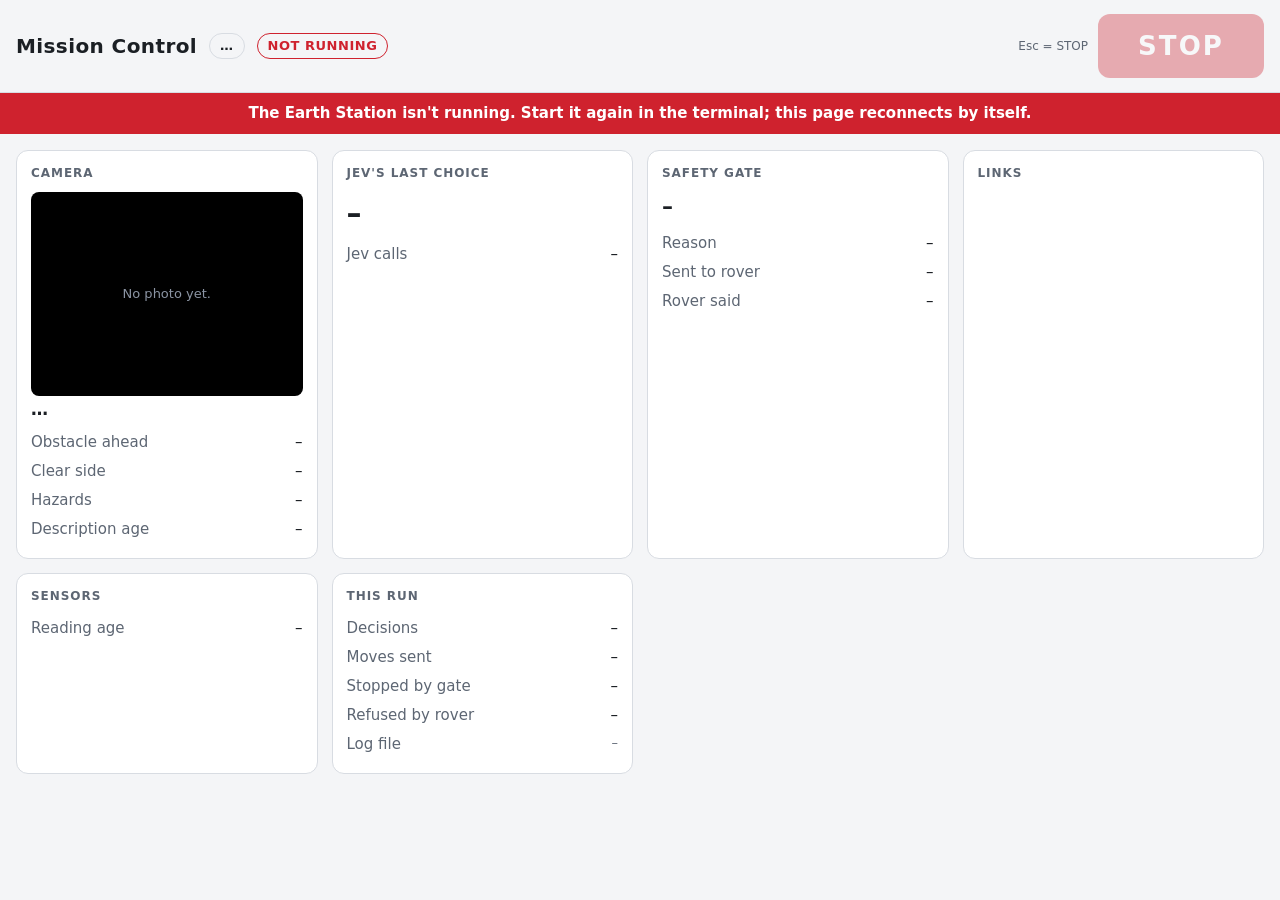
==== earth_station/mission_control.html @ c4aa00c2 "feat(station): mission control page with STOP and Resume (milestone 6) Each run opens http://127.0.0" ====
<!doctype html>
<html lang="en">
<head>
<meta charset="utf-8">
<meta name="viewport" content="width=device-width, initial-scale=1">
<title>Mission Control</title>
<style>
  :root {
    --bg: #0f1216; --panel: #181c22; --line: #2a3039; --text: #e6e9ee; --dim: #8b94a3;
    --ok: #3fb950; --warn: #d29922; --bad: #f85149; --accent: #58a6ff;
  }
  @media (prefers-color-scheme: light) {
    :root {
      --bg: #f4f5f7; --panel: #ffffff; --line: #d8dce2; --text: #1b1f24; --dim: #5d6673;
      --ok: #1a7f37; --warn: #9a6700; --bad: #cf222e; --accent: #0969da;
    }
  }
  * { box-sizing: border-box; }
  body {
    margin: 0; background: var(--bg); color: var(--text);
    font: 15px/1.4 system-ui, -apple-system, "Segoe UI", sans-serif;
  }
  header {
    display: flex; flex-wrap: wrap; align-items: center; gap: 12px;
    padding: 14px 16px; border-bottom: 1px solid var(--line);
  }
  h1 { font-size: 20px; margin: 0; letter-spacing: .02em; }
  .badge {
    padding: 3px 10px; border-radius: 999px; border: 1px solid var(--line);
    font-size: 13px; font-weight: 600; text-transform: uppercase; letter-spacing: .04em;
  }
  .badge.ok { color: var(--ok); border-color: var(--ok); }
  .badge.warn { color: var(--warn); border-color: var(--warn); }
  .badge.bad { color: var(--bad); border-color: var(--bad); }
  .spacer { flex: 1; }
  .controls { display: flex; gap: 10px; align-items: center; }
  button {
    font: inherit; font-weight: 800; letter-spacing: .08em; cursor: pointer;
    border: 0; border-radius: 12px; color: #fff;
  }
  #stop { background: var(--bad); font-size: 26px; padding: 14px 40px; }
  #stop:active { transform: scale(.97); }
  #resume { background: var(--ok); font-size: 18px; padding: 12px 24px; }
  button:disabled { opacity: .35; cursor: not-allowed; }
  .hint { color: var(--dim); font-size: 12px; }
  #banner {
    display: none; padding: 10px 16px; font-weight: 600; text-align: center;
    background: var(--warn); color: #000;
  }
  #banner.bad { background: var(--bad); color: #fff; }
  main {
    display: grid; gap: 14px; padding: 16px;
    grid-template-columns: repeat(auto-fit, minmax(300px, 1fr));
  }
  section {
    background: var(--panel); border: 1px solid var(--line); border-radius: 12px; padding: 14px;
    min-width: 0;
  }
  h2 {
    font-size: 12px; margin: 0 0 10px; color: var(--dim);
    text-transform: uppercase; letter-spacing: .08em;
  }
  .photo {
    aspect-ratio: 4 / 3; background: #000; border-radius: 8px; overflow: hidden;
    display: grid; place-items: center; color: #8b94a3; text-align: center; padding: 0;
  }
  .photo img { width: 100%; height: 100%; object-fit: contain; display: none; }
  .photo p { margin: 0; padding: 16px; font-size: 13px; }
  .big { font-size: 30px; font-weight: 800; margin: 2px 0 6px; }
  .row { display: flex; justify-content: space-between; gap: 10px; padding: 4px 0; }
  .row span:first-child { color: var(--dim); }
  .row span:last-child { text-align: right; overflow-wrap: anywhere; }
  .bar { display: grid; grid-template-columns: 90px 1fr 44px; gap: 8px; align-items: center;
         font-size: 13px; padding: 2px 0; }
  .bar .track { height: 8px; background: var(--line); border-radius: 4px; overflow: hidden; }
  .bar .fill { height: 100%; background: var(--accent); }
  .bar.top .fill { background: var(--ok); }
  .dot { display: inline-block; width: 10px; height: 10px; border-radius: 50%;
         margin-right: 8px; background: var(--dim); vertical-align: middle; }
  .dot.ok { background: var(--ok); } .dot.error { background: var(--bad); }
  .dot.wait { background: var(--warn); } .dot.off { background: var(--line); }
  .link { padding: 5px 0; }
  .link small { display: block; color: var(--dim); margin-left: 18px; overflow-wrap: anywhere; }
  .sensors { display: grid; grid-template-columns: repeat(auto-fill, minmax(120px, 1fr)); gap: 8px; }
  .sensor { border: 1px solid var(--line); border-radius: 8px; padding: 8px; }
  .sensor b { display: block; font-size: 20px; }
  .sensor span { color: var(--dim); font-size: 12px; }
  .ok-text { color: var(--ok); } .warn-text { color: var(--warn); } .bad-text { color: var(--bad); }
  .muted { color: var(--dim); font-size: 13px; }
</style>
</head>
<body>
<header>
  <h1>Mission Control</h1>
  <span id="mode" class="badge">…</span>
  <span id="run" class="badge">connecting</span>
  <span class="spacer"></span>
  <div class="controls">
    <span class="hint">Esc = STOP</span>
    <button id="resume" hidden>RESUME</button>
    <button id="stop">STOP</button>
  </div>
</header>
<div id="banner"></div>

<main>
  <section>
    <h2>Camera</h2>
    <div class="photo">
      <img id="photo" alt="Latest camera photo">
      <p id="nophoto">No photo yet.</p>
    </div>
    <p id="summary" class="big" style="font-size:17px;font-weight:600">…</p>
    <div class="row"><span>Obstacle ahead</span><span id="obstacle">–</span></div>
    <div class="row"><span>Clear side</span><span id="clear">–</span></div>
    <div class="row"><span>Hazards</span><span id="hazards">–</span></div>
    <div class="row"><span>Description age</span><span id="sceneage">–</span></div>
  </section>

  <section>
    <h2>Jev's last choice</h2>
    <div id="action" class="big">–</div>
    <div id="probs"></div>
    <div class="row"><span>Jev calls</span><span id="calls">–</span></div>
  </section>

  <section>
    <h2>Safety gate</h2>
    <div id="gate" class="big" style="font-size:22px">–</div>
    <div class="row"><span>Reason</span><span id="reason">–</span></div>
    <div class="row"><span>Sent to rover</span><span id="sent">–</span></div>
    <div class="row"><span>Rover said</span><span id="reply">–</span></div>
  </section>

  <section>
    <h2>Links</h2>
    <div id="links"></div>
  </section>

  <section>
    <h2>Sensors</h2>
    <div id="sensors" class="sensors"></div>
    <div class="row"><span>Reading age</span><span id="telage">–</span></div>
  </section>

  <section>
    <h2>This run</h2>
    <div class="row"><span>Decisions</span><span id="decisions">–</span></div>
    <div class="row"><span>Moves sent</span><span id="nsent">–</span></div>
    <div class="row"><span>Stopped by gate</span><span id="ngate">–</span></div>
    <div class="row"><span>Refused by rover</span><span id="nrefused">–</span></div>
    <div class="row"><span>Log file</span><span id="log" class="muted">–</span></div>
  </section>
</main>

<script>
"use strict";
const $ = (id) => document.getElementById(id);
const ACTIONS = ["forward", "turn_left", "turn_right", "reverse", "stop"];
const SENSORS = [
  ["distance_cm", "distance", "cm"], ["pitch", "pitch", "°"], ["roll", "roll", "°"],
  ["temperature", "temperature", "°C"], ["humidity", "humidity", "%"],
  ["pressure", "pressure", "hPa"], ["vibration", "vibration", "g"],
  ["last_event", "last event", ""],
];
let shownPhoto = -1;
let failures = 0;

function set(id, text, cls) {
  const el = $(id);
  el.textContent = text;
  if (cls !== undefined) el.className = cls;
}
const age = (ms) => (ms == null ? "–" : ms < 1000 ? `${ms} ms` : `${(ms / 1000).toFixed(1)} s`);
const words = (a) => (a ? a.replace("_", " ") : "–");

async function post(path) {
  try {
    const r = await fetch(path, { method: "POST", headers: { "X-Mission-Control": "1" } });
    if (!r.ok) throw new Error((await r.json()).error);
  } catch (e) {
    banner(`Could not reach the Earth Station: ${e.message}. Press Ctrl+C in its terminal.`, true);
  }
  refresh();
}

function banner(text, bad) {
  const b = $("banner");
  b.textContent = text;
  b.className = bad ? "bad" : "";
  b.style.display = text ? "block" : "none";
}

function render(s) {
  const mode = s.mode || "unknown";
  set("mode", `rover: ${mode}`, `badge ${mode === "jev" ? "ok" : "warn"}`);
  let run = ["driving", "ok"];
  if (s.paused) run = ["paused", "bad"];
  else if (s.jev.budget_spent) run = ["Jev limit reached", "bad"];
  else if (s.suggest_only) run = ["suggest only", "warn"];
  else if (mode !== "jev") run = ["waiting for Jev Auto", "warn"];
  set("run", run[0], `badge ${run[1]}`);

  $("stop").disabled = false;
  $("resume").hidden = !s.paused;
  if (s.paused) banner("STOPPED. Jev is paused and the rover was told to stop. Press RESUME to continue.");
  else if (mode !== "jev") banner("The rover isn't in Jev Auto. Press Jev Auto on its control page to let Jev drive.");
  else banner("");

  // camera
  if (s.photo_id !== shownPhoto && s.photo_id > 0) {
    shownPhoto = s.photo_id;
    $("photo").src = `/photo?n=${s.photo_id}`;
  }
  const sc = s.scene || {};
  set("summary", sc.summary || "No description yet.");
  set("obstacle", sc.obstacle_ahead == null ? "–" : sc.obstacle_ahead ? "yes" : "no",
      sc.obstacle_ahead ? "warn-text" : "");
  set("clear", sc.clear_side || "–");
  set("hazards", sc.hazards && sc.hazards.length ? sc.hazards.join(", ") : "none");
  set("sceneage", age(s.scene_age_ms));

  // Jev
  const last = s.last;
  set("action", last && last.action ? words(last.action) : last ? "no answer" : "–");
  const probs = $("probs");
  probs.replaceChildren();
  if (last && last.probabilities) {
    for (const a of ACTIONS) {
      const p = last.probabilities[a] || 0;
      const row = document.createElement("div");
      row.className = a === last.action ? "bar top" : "bar";
      const name = document.createElement("span");
      name.textContent = words(a);
      const track = document.createElement("div");
      track.className = "track";
      const fill = document.createElement("div");
      fill.className = "fill";
      fill.style.width = `${Math.round(p * 100)}%`;
      track.append(fill);
      const pct = document.createElement("span");
      pct.textContent = `${Math.round(p * 100)}%`;
      row.append(name, track, pct);
      probs.append(row);
    }
  }
  set("calls", s.jev.mode === "live" ? `${s.jev.calls} of ${s.jev.max_calls}` : "pretend Jev (free)");

  // gate
  if (!last) set("gate", "–", "big");
  else if (last.approved) set("gate", "approved", "big ok-text");
  else set("gate", last.sent === "stop" || !last.sent ? "stopped" : "held", "big warn-text");
  $("gate").style.fontSize = "22px";
  set("reason", last ? last.reason : "–");
  set("sent", last ? (last.sent ? words(last.sent) : s.suggest_only ? "nothing (suggest only)" : "nothing") : "–");
  const reply = last && last.reply;
  set("reply", !reply ? "–" : reply.ok ? "ok" : `refused: ${reply.refused || "unknown"}`,
      reply && !reply.ok ? "bad-text" : "");

  // links
  const links = $("links");
  links.replaceChildren();
  for (const [name, l] of Object.entries(s.links)) {
    const row = document.createElement("div");
    row.className = "link";
    const dot = document.createElement("span");
    dot.className = `dot ${l.state}`;
    const label = document.createElement("b");
    label.textContent = name;
    const state = document.createElement("span");
    state.className = "muted";
    state.textContent = ` ${{ ok: "OK", error: "problem", wait: "waiting", off: "off" }[l.state] || l.state}`;
    const detail = document.createElement("small");
    detail.textContent = l.detail;
    row.append(dot, label, state, detail);
    links.append(row);
  }

  // sensors
  const box = $("sensors");
  box.replaceChildren();
  const t = s.telemetry || {};
  for (const [key, label, unit] of SENSORS) {
    if (!(key in t)) continue;
    const cell = document.createElement("div");
    cell.className = "sensor";
    const v = document.createElement("b");
    v.textContent = `${t[key]}${unit && typeof t[key] === "number" ? " " + unit : ""}`;
    if (key === "last_event") v.style.fontSize = "14px";
    const l = document.createElement("span");
    l.textContent = label;
    cell.append(v, l);
    box.append(cell);
  }
  set("telage", age(s.telemetry_age_ms));

  // run
  set("decisions", s.stats.decisions);
  set("nsent", s.stats.sent);
  set("ngate", s.stats.stopped_by_gate);
  set("nrefused", s.stats.refused);
  set("log", s.log, "muted");
}

async function refresh() {
  try {
    const r = await fetch("/state", { cache: "no-store" });
    if (!r.ok) throw new Error(`HTTP ${r.status}`);
    failures = 0;
    render(await r.json());
  } catch (e) {
    if (++failures < 3) return; // one slow answer is not a problem
    set("run", "not running", "badge bad");
    $("stop").disabled = true;
    $("resume").hidden = true;
    banner("The Earth Station isn't running. Start it again in the terminal; this page reconnects by itself.", true);
  }
}

$("photo").addEventListener("load", () => {
  $("photo").style.display = "block";
  $("nophoto").style.display = "none";
});
$("photo").addEventListener("error", () => {
  $("photo").style.display = "none";
  $("nophoto").style.display = "block";
  $("nophoto").textContent =
    "This photo can't be shown here. The simulator sends a pretend photo with no picture in it.";
});
$("stop").addEventListener("click", () => post("/stop"));
$("resume").addEventListener("click", () => post("/resume"));
document.addEventListener("keydown", (e) => {
  if (e.key === "Escape") post("/stop");
});

refresh();
setInterval(refresh, 500);
</script>
</body>
</html>
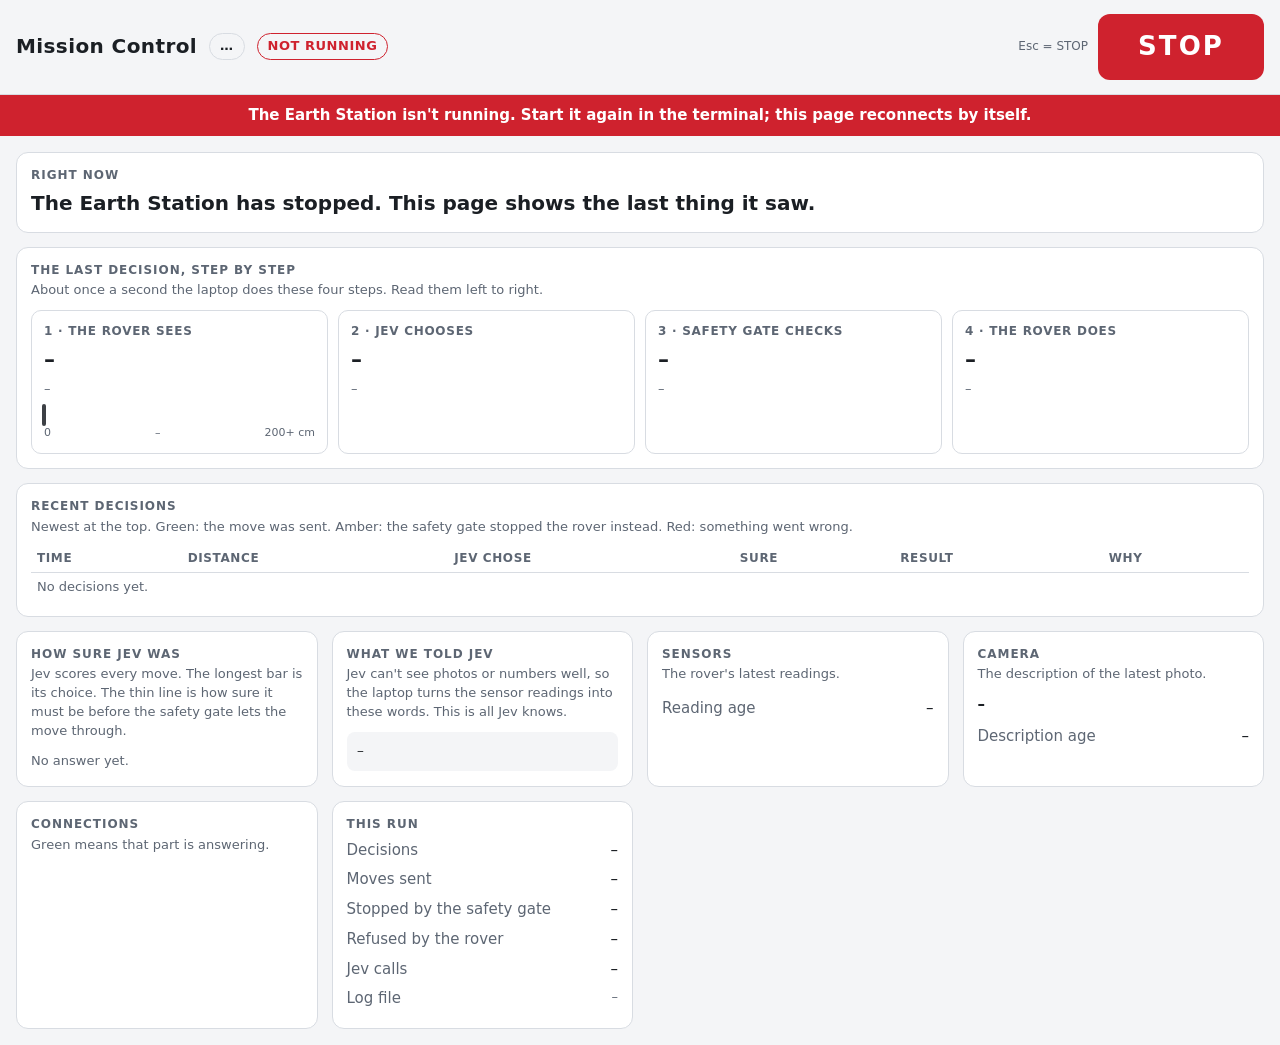
==== commit 0676fac9: "feat(station): mission control explains each decision in plain words Four-step story (rover sees -> " ====
--- a/earth_station/mission_control.html
+++ b/earth_station/mission_control.html
@@ -18,7 +18,7 @@
   * { box-sizing: border-box; }
   body {
     margin: 0; background: var(--bg); color: var(--text);
-    font: 15px/1.4 system-ui, -apple-system, "Segoe UI", sans-serif;
+    font: 15px/1.45 system-ui, -apple-system, "Segoe UI", sans-serif;
   }
   header {
     display: flex; flex-wrap: wrap; align-items: center; gap: 12px;
@@ -48,33 +48,65 @@
     background: var(--warn); color: #000;
   }
   #banner.bad { background: var(--bad); color: #fff; }
-  main {
-    display: grid; gap: 14px; padding: 16px;
-    grid-template-columns: repeat(auto-fit, minmax(300px, 1fr));
-  }
+  .wrap { padding: 16px; display: grid; gap: 14px; }
   section {
     background: var(--panel); border: 1px solid var(--line); border-radius: 12px; padding: 14px;
     min-width: 0;
   }
   h2 {
-    font-size: 12px; margin: 0 0 10px; color: var(--dim);
+    font-size: 12px; margin: 0 0 2px; color: var(--dim);
     text-transform: uppercase; letter-spacing: .08em;
   }
-  .photo {
-    aspect-ratio: 4 / 3; background: #000; border-radius: 8px; overflow: hidden;
-    display: grid; place-items: center; color: #8b94a3; text-align: center; padding: 0;
-  }
-  .photo img { width: 100%; height: 100%; object-fit: contain; display: none; }
-  .photo p { margin: 0; padding: 16px; font-size: 13px; }
-  .big { font-size: 30px; font-weight: 800; margin: 2px 0 6px; }
+  .explain { color: var(--dim); font-size: 13px; margin: 0 0 10px; }
+  #story { font-size: 20px; font-weight: 600; margin: 4px 0 0; }
+
+  /* the four steps of one decision */
+  .flow { display: grid; grid-template-columns: repeat(4, 1fr); gap: 10px; }
+  @media (max-width: 860px) { .flow { grid-template-columns: 1fr 1fr; } }
+  @media (max-width: 480px) { .flow { grid-template-columns: 1fr; } }
+  .step { border: 1px solid var(--line); border-radius: 10px; padding: 12px; position: relative; }
+  .step .n { color: var(--dim); font-size: 12px; font-weight: 700; letter-spacing: .06em;
+             text-transform: uppercase; }
+  .step .what { font-size: 22px; font-weight: 800; margin: 4px 0; overflow-wrap: anywhere; }
+  .step .why { font-size: 13px; color: var(--dim); }
+  .step.ok { border-color: var(--ok); } .step.warn { border-color: var(--warn); }
+  .step.bad { border-color: var(--bad); }
+  .ok-text { color: var(--ok); } .warn-text { color: var(--warn); } .bad-text { color: var(--bad); }
+
+  /* distance gauge: red = danger, amber = close, green = clear */
+  .gauge { position: relative; height: 12px; border-radius: 6px; margin: 10px 0 4px;
+           background: linear-gradient(to right, var(--bad) 0 var(--d1),
+             var(--warn) var(--d1) var(--d2), var(--ok) var(--d2) 100%); opacity: .85; }
+  .gauge .mark { position: absolute; top: -5px; width: 4px; height: 22px; margin-left: -2px;
+                 background: var(--text); border-radius: 2px; transition: left .3s; }
+  .scale { display: flex; justify-content: space-between; font-size: 11px; color: var(--dim); }
+
+  .grid { display: grid; gap: 14px; grid-template-columns: repeat(auto-fit, minmax(300px, 1fr)); }
   .row { display: flex; justify-content: space-between; gap: 10px; padding: 4px 0; }
   .row span:first-child { color: var(--dim); }
   .row span:last-child { text-align: right; overflow-wrap: anywhere; }
-  .bar { display: grid; grid-template-columns: 90px 1fr 44px; gap: 8px; align-items: center;
-         font-size: 13px; padding: 2px 0; }
-  .bar .track { height: 8px; background: var(--line); border-radius: 4px; overflow: hidden; }
+  .bar { display: grid; grid-template-columns: 100px 1fr 44px; gap: 8px; align-items: center;
+         font-size: 14px; padding: 3px 0; }
+  .bar .track { height: 10px; background: var(--line); border-radius: 5px; overflow: hidden;
+                position: relative; }
   .bar .fill { height: 100%; background: var(--accent); }
-  .bar.top .fill { background: var(--ok); }
+  .bar.top { font-weight: 700; } .bar.top .fill { background: var(--ok); }
+  .bar .need { position: absolute; top: 0; bottom: 0; width: 2px; background: var(--text);
+               opacity: .6; }
+  pre { margin: 0; white-space: pre-wrap; font: 13px/1.5 ui-monospace, Consolas, monospace;
+        background: var(--bg); border-radius: 8px; padding: 10px; }
+
+  /* history */
+  table { width: 100%; border-collapse: collapse; font-size: 14px; }
+  th { text-align: left; color: var(--dim); font-weight: 600; font-size: 12px;
+       text-transform: uppercase; letter-spacing: .05em; padding: 4px 6px; }
+  td { padding: 5px 6px; border-top: 1px solid var(--line); vertical-align: top; }
+  td.move { font-weight: 700; white-space: nowrap; }
+  .chip { display: inline-block; padding: 1px 8px; border-radius: 999px; font-size: 12px;
+          font-weight: 700; border: 1px solid; white-space: nowrap; }
+  .chip.ok { color: var(--ok); } .chip.warn { color: var(--warn); } .chip.bad { color: var(--bad); }
+  .hist-wrap { overflow-x: auto; }
+
   .dot { display: inline-block; width: 10px; height: 10px; border-radius: 50%;
          margin-right: 8px; background: var(--dim); vertical-align: middle; }
   .dot.ok { background: var(--ok); } .dot.error { background: var(--bad); }
@@ -83,9 +115,11 @@
   .link small { display: block; color: var(--dim); margin-left: 18px; overflow-wrap: anywhere; }
   .sensors { display: grid; grid-template-columns: repeat(auto-fill, minmax(120px, 1fr)); gap: 8px; }
   .sensor { border: 1px solid var(--line); border-radius: 8px; padding: 8px; }
-  .sensor b { display: block; font-size: 20px; }
+  .sensor b { display: block; font-size: 18px; }
   .sensor span { color: var(--dim); font-size: 12px; }
-  .ok-text { color: var(--ok); } .warn-text { color: var(--warn); } .bad-text { color: var(--bad); }
+  .photo { aspect-ratio: 4 / 3; background: #000; border-radius: 8px; overflow: hidden;
+           display: none; }
+  .photo img { width: 100%; height: 100%; object-fit: contain; }
   .muted { color: var(--dim); font-size: 13px; }
 </style>
 </head>
@@ -103,68 +137,119 @@
 </header>
 <div id="banner"></div>
 
-<main>
+<div class="wrap">
   <section>
-    <h2>Camera</h2>
-    <div class="photo">
-      <img id="photo" alt="Latest camera photo">
-      <p id="nophoto">No photo yet.</p>
+    <h2>Right now</h2>
+    <p id="story">Connecting to the Earth Station…</p>
+  </section>
+
+  <section>
+    <h2>The last decision, step by step</h2>
+    <p class="explain">About once a second the laptop does these four steps. Read them left to right.</p>
+    <div class="flow">
+      <div class="step" id="s1">
+        <div class="n">1 · The rover sees</div>
+        <div class="what" id="s1what">–</div>
+        <div class="why" id="s1why">–</div>
+        <div class="gauge" id="gauge"><div class="mark" id="mark"></div></div>
+        <div class="scale"><span>0</span><span id="gmid">–</span><span id="gmax">200+ cm</span></div>
+      </div>
+      <div class="step" id="s2">
+        <div class="n">2 · Jev chooses</div>
+        <div class="what" id="s2what">–</div>
+        <div class="why" id="s2why">–</div>
+      </div>
+      <div class="step" id="s3">
+        <div class="n">3 · Safety gate checks</div>
+        <div class="what" id="s3what">–</div>
+        <div class="why" id="s3why">–</div>
+      </div>
+      <div class="step" id="s4">
+        <div class="n">4 · The rover does</div>
+        <div class="what" id="s4what">–</div>
+        <div class="why" id="s4why">–</div>
+      </div>
     </div>
-    <p id="summary" class="big" style="font-size:17px;font-weight:600">…</p>
-    <div class="row"><span>Obstacle ahead</span><span id="obstacle">–</span></div>
-    <div class="row"><span>Clear side</span><span id="clear">–</span></div>
-    <div class="row"><span>Hazards</span><span id="hazards">–</span></div>
-    <div class="row"><span>Description age</span><span id="sceneage">–</span></div>
   </section>
 
   <section>
-    <h2>Jev's last choice</h2>
-    <div id="action" class="big">–</div>
-    <div id="probs"></div>
-    <div class="row"><span>Jev calls</span><span id="calls">–</span></div>
+    <h2>Recent decisions</h2>
+    <p class="explain">Newest at the top. Green: the move was sent. Amber: the safety gate
+      stopped the rover instead. Red: something went wrong.</p>
+    <div class="hist-wrap">
+      <table>
+        <thead><tr><th>Time</th><th>Distance</th><th>Jev chose</th><th>Sure</th>
+          <th>Result</th><th>Why</th></tr></thead>
+        <tbody id="history"><tr><td colspan="6" class="muted">No decisions yet.</td></tr></tbody>
+      </table>
+    </div>
   </section>
 
-  <section>
-    <h2>Safety gate</h2>
-    <div id="gate" class="big" style="font-size:22px">–</div>
-    <div class="row"><span>Reason</span><span id="reason">–</span></div>
-    <div class="row"><span>Sent to rover</span><span id="sent">–</span></div>
-    <div class="row"><span>Rover said</span><span id="reply">–</span></div>
-  </section>
-
-  <section>
-    <h2>Links</h2>
-    <div id="links"></div>
-  </section>
-
-  <section>
-    <h2>Sensors</h2>
-    <div id="sensors" class="sensors"></div>
-    <div class="row"><span>Reading age</span><span id="telage">–</span></div>
-  </section>
-
-  <section>
-    <h2>This run</h2>
-    <div class="row"><span>Decisions</span><span id="decisions">–</span></div>
-    <div class="row"><span>Moves sent</span><span id="nsent">–</span></div>
-    <div class="row"><span>Stopped by gate</span><span id="ngate">–</span></div>
-    <div class="row"><span>Refused by rover</span><span id="nrefused">–</span></div>
-    <div class="row"><span>Log file</span><span id="log" class="muted">–</span></div>
-  </section>
-</main>
+  <div class="grid">
+    <section>
+      <h2>How sure Jev was</h2>
+      <p class="explain">Jev scores every move. The longest bar is its choice. The thin line
+        is how sure it must be before the safety gate lets the move through.</p>
+      <div id="probs"><span class="muted">No answer yet.</span></div>
+    </section>
+
+    <section>
+      <h2>What we told Jev</h2>
+      <p class="explain">Jev can't see photos or numbers well, so the laptop turns the sensor
+        readings into these words. This is all Jev knows.</p>
+      <pre id="told">–</pre>
+    </section>
+
+    <section>
+      <h2>Sensors</h2>
+      <p class="explain">The rover's latest readings.</p>
+      <div id="sensors" class="sensors"></div>
+      <div class="row"><span>Reading age</span><span id="telage">–</span></div>
+    </section>
+
+    <section>
+      <h2>Camera</h2>
+      <p class="explain" id="camnote">The description of the latest photo.</p>
+      <div class="photo" id="photobox"><img id="photo" alt="Latest camera photo"></div>
+      <p id="summary" style="font-weight:600;margin:6px 0">–</p>
+      <div class="row"><span>Description age</span><span id="sceneage">–</span></div>
+    </section>
+
+    <section>
+      <h2>Connections</h2>
+      <p class="explain">Green means that part is answering.</p>
+      <div id="links"></div>
+    </section>
+
+    <section>
+      <h2>This run</h2>
+      <div class="row"><span>Decisions</span><span id="decisions">–</span></div>
+      <div class="row"><span>Moves sent</span><span id="nsent">–</span></div>
+      <div class="row"><span>Stopped by the safety gate</span><span id="ngate">–</span></div>
+      <div class="row"><span>Refused by the rover</span><span id="nrefused">–</span></div>
+      <div class="row"><span>Jev calls</span><span id="calls">–</span></div>
+      <div class="row"><span>Log file</span><span id="log" class="muted">–</span></div>
+    </section>
+  </div>
+</div>
 
 <script>
 "use strict";
 const $ = (id) => document.getElementById(id);
 const ACTIONS = ["forward", "turn_left", "turn_right", "reverse", "stop"];
+const ICON = { forward: "↑", turn_left: "↰", turn_right: "↱", reverse: "↓", stop: "■" };
+const DOING = { forward: "Driving forward", turn_left: "Turning left", turn_right: "Turning right",
+                reverse: "Backing up", stop: "Standing still" };
 const SENSORS = [
-  ["distance_cm", "distance", "cm"], ["pitch", "pitch", "°"], ["roll", "roll", "°"],
-  ["temperature", "temperature", "°C"], ["humidity", "humidity", "%"],
-  ["pressure", "pressure", "hPa"], ["vibration", "vibration", "g"],
-  ["last_event", "last event", ""],
+  ["distance_cm", "distance ahead", "cm"], ["pitch", "tilt front/back", "°"],
+  ["roll", "tilt side", "°"], ["temperature", "temperature", "°C"],
+  ["humidity", "humidity", "%"], ["pressure", "air pressure", "hPa"],
+  ["vibration", "vibration", "g"], ["last_event", "last event", ""],
 ];
+const GAUGE_MAX = 200;
 let shownPhoto = -1;
 let failures = 0;
+let limits = { min_confidence: 0.6, safe_distance_cm: 30 };
 
 function set(id, text, cls) {
   const el = $(id);
@@ -173,6 +258,46 @@
 }
 const age = (ms) => (ms == null ? "–" : ms < 1000 ? `${ms} ms` : `${(ms / 1000).toFixed(1)} s`);
 const words = (a) => (a ? a.replace("_", " ") : "–");
+const pct = (p) => `${Math.round(p * 100)}%`;
+const clock = (t) => new Date(t * 1000).toLocaleTimeString([], { hour12: false });
+
+// The gate's short reasons, in plain words.
+function plainReason(reason) {
+  if (!reason) return "–";
+  if (reason === "approved") return "Passed every safety check.";
+  if (reason === "Jev chose stop") return "Jev itself chose to stop.";
+  const unsure = reason.match(/^Jev unsure \(([\d.]+)\)$/);
+  if (unsure) {
+    return `Jev was only ${pct(+unsure[1])} sure. It must be at least ` +
+           `${pct(limits.min_confidence)} sure, so the rover was stopped to be safe.`;
+  }
+  if (reason === "telemetry too old") return "The sensor readings were too old to trust.";
+  if (reason === "camera description too old") return "The camera description was too old to trust.";
+  if (reason === "no answer from Jev") return "Jev gave no answer (an error, or the call limit was reached).";
+  if (reason === "Jev says path blocked but chose forward") {
+    return "Jev said the way looks blocked, yet chose forward. That doesn't add up, so: stop.";
+  }
+  const mode = reason.match(/^rover in (\w+) mode$/);
+  if (mode) return `The rover is in ${mode[1]} mode, not Jev Auto, so nothing was sent.`;
+  return reason;
+}
+
+// Green: Jev's move went through. Amber: the gate stopped it. Red: an error.
+function outcome(d) {
+  if (d.reply && !d.reply.ok) return ["refused by rover", "bad"];
+  if (!d.action) return ["no answer, stopped", "bad"];
+  if (d.approved && d.sent) return ["sent", "ok"];
+  if (d.approved) return ["not sent", "warn"];
+  return [d.sent ? "gate stopped it" : "nothing sent", "warn"];
+}
+
+function distanceWords(cm) {
+  const safe = limits.safe_distance_cm;
+  if (cm == null || cm < 0) return ["no reading", "warn"];
+  if (cm < safe / 2) return ["very close: danger", "bad"];
+  if (cm < safe) return ["close", "warn"];
+  return ["clear", "ok"];
+}
 
 async function post(path) {
   try {
@@ -191,7 +316,14 @@
   b.style.display = text ? "block" : "none";
 }
 
+function step(n, what, why, cls) {
+  set(`s${n}what`, what);
+  set(`s${n}why`, why);
+  $(`s${n}`).className = `step ${cls || ""}`;
+}
+
 function render(s) {
+  if (s.limits) limits = s.limits;
   const mode = s.mode || "unknown";
   set("mode", `rover: ${mode}`, `badge ${mode === "jev" ? "ok" : "warn"}`);
   let run = ["driving", "ok"];
@@ -207,55 +339,129 @@
   else if (mode !== "jev") banner("The rover isn't in Jev Auto. Press Jev Auto on its control page to let Jev drive.");
   else banner("");
 
-  // camera
-  if (s.photo_id !== shownPhoto && s.photo_id > 0) {
-    shownPhoto = s.photo_id;
-    $("photo").src = `/photo?n=${s.photo_id}`;
-  }
+  const t = s.telemetry || {};
   const sc = s.scene || {};
-  set("summary", sc.summary || "No description yet.");
-  set("obstacle", sc.obstacle_ahead == null ? "–" : sc.obstacle_ahead ? "yes" : "no",
-      sc.obstacle_ahead ? "warn-text" : "");
-  set("clear", sc.clear_side || "–");
-  set("hazards", sc.hazards && sc.hazards.length ? sc.hazards.join(", ") : "none");
-  set("sceneage", age(s.scene_age_ms));
-
-  // Jev
   const last = s.last;
-  set("action", last && last.action ? words(last.action) : last ? "no answer" : "–");
+  const cm = typeof t.distance_cm === "number" ? t.distance_cm : null;
+  const [dWord, dCls] = distanceWords(cm);
+
+  // 1. sees
+  step(1, cm == null ? "no reading" : `${Math.round(cm)} cm ahead`,
+       `${dWord}. ${sc.summary || ""}`, dCls);
+  const safe = limits.safe_distance_cm;
+  $("gauge").style.setProperty("--d1", `${(safe / 2 / GAUGE_MAX) * 100}%`);
+  $("gauge").style.setProperty("--d2", `${(safe / GAUGE_MAX) * 100}%`);
+  $("mark").style.left = `${Math.min(Math.max(cm ?? 0, 0), GAUGE_MAX) / GAUGE_MAX * 100}%`;
+  set("gmid", `safe: ${safe} cm`);
+
+  // 2-4. Jev, gate, rover
+  if (!last) {
+    step(2, "–", "Waiting for Jev's first answer.");
+    step(3, "–", "");
+    step(4, "–", "");
+  } else {
+    const sure = last.confidence != null ? pct(last.confidence) : null;
+    if (last.action) {
+      step(2, `${ICON[last.action] || ""} ${words(last.action)}`,
+           `${sure} sure.` + (last.confidence < limits.min_confidence ? " That's not sure enough." : ""),
+           last.confidence < limits.min_confidence ? "warn" : "ok");
+    } else {
+      step(2, "no answer", "Jev didn't answer.", "bad");
+    }
+    step(3, last.approved ? "approved" : last.sent === "stop" ? "stopped it" : "held back",
+         plainReason(last.reason), last.approved ? "ok" : "warn");
+    const reply = last.reply;
+    if (reply && !reply.ok) step(4, "refused", `The rover said no: ${reply.refused || "unknown"}.`, "bad");
+    else if (last.sent) step(4, DOING[last.sent] || words(last.sent), "The rover said OK.", last.sent === "stop" ? "warn" : "ok");
+    else step(4, "nothing sent", s.suggest_only ? "Suggest-only mode: we only watch." : "No command this time.", "warn");
+  }
+
+  // the one-sentence story
+  let story;
+  if (s.paused) story = "You pressed STOP. The rover is standing still and Jev is paused.";
+  else if (s.jev.budget_spent) story = "Jev's call limit for this run is used up, so the rover was stopped and the run is ending.";
+  else if (mode !== "jev") story = "The rover isn't in Jev Auto mode yet, so Jev can't drive it.";
+  else if (!last) story = "Waiting for Jev's first decision…";
+  else if (last.approved && last.sent && last.sent !== "stop") {
+    story = `The way ahead is ${dWord}${cm != null ? ` (${Math.round(cm)} cm)` : ""}, so Jev chose ` +
+            `${words(last.action)} and the rover is ${DOING[last.sent].toLowerCase()}.`;
+  } else if (last.approved) story = "Jev chose to stop, so the rover is standing still.";
+  else story = `The safety gate stopped the rover: ${plainReason(last.reason)}`;
+  set("story", story);
+
+  // history
+  const body = $("history");
+  body.replaceChildren();
+  const hist = (s.history || []).slice().reverse();
+  if (!hist.length) {
+    const tr = document.createElement("tr");
+    const td = document.createElement("td");
+    td.colSpan = 6; td.className = "muted"; td.textContent = "No decisions yet.";
+    tr.append(td); body.append(tr);
+  }
+  for (const d of hist) {
+    const [label, cls] = outcome(d);
+    const dist = (d.told_jev || "").match(/Distance ahead: (\d+) cm/);
+    const cells = [
+      clock(d.t),
+      dist ? `${dist[1]} cm` : "–",
+      d.action ? `${ICON[d.action] || ""} ${words(d.action)}` : "no answer",
+      d.confidence != null ? pct(d.confidence) : "–",
+      null,
+      plainReason(d.reason),
+    ];
+    const tr = document.createElement("tr");
+    cells.forEach((c, i) => {
+      const td = document.createElement("td");
+      if (i === 2) td.className = "move";
+      if (i === 4) {
+        const chip = document.createElement("span");
+        chip.className = `chip ${cls}`;
+        chip.textContent = label;
+        td.append(chip);
+      } else {
+        td.textContent = c;
+      }
+      if (i === 5) td.className = "muted";
+      tr.append(td);
+    });
+    body.append(tr);
+  }
+
+  // how sure
   const probs = $("probs");
-  probs.replaceChildren();
   if (last && last.probabilities) {
+    probs.replaceChildren();
     for (const a of ACTIONS) {
       const p = last.probabilities[a] || 0;
       const row = document.createElement("div");
       row.className = a === last.action ? "bar top" : "bar";
       const name = document.createElement("span");
-      name.textContent = words(a);
+      name.textContent = `${ICON[a]} ${words(a)}`;
       const track = document.createElement("div");
       track.className = "track";
       const fill = document.createElement("div");
       fill.className = "fill";
-      fill.style.width = `${Math.round(p * 100)}%`;
-      track.append(fill);
-      const pct = document.createElement("span");
-      pct.textContent = `${Math.round(p * 100)}%`;
-      row.append(name, track, pct);
+      fill.style.width = pct(p);
+      const need = document.createElement("div");
+      need.className = "need";
+      need.style.left = pct(limits.min_confidence);
+      track.append(fill, need);
+      const v = document.createElement("span");
+      v.textContent = pct(p);
+      row.append(name, track, v);
       probs.append(row);
     }
   }
-  set("calls", s.jev.mode === "live" ? `${s.jev.calls} of ${s.jev.max_calls}` : "pretend Jev (free)");
-
-  // gate
-  if (!last) set("gate", "–", "big");
-  else if (last.approved) set("gate", "approved", "big ok-text");
-  else set("gate", last.sent === "stop" || !last.sent ? "stopped" : "held", "big warn-text");
-  $("gate").style.fontSize = "22px";
-  set("reason", last ? last.reason : "–");
-  set("sent", last ? (last.sent ? words(last.sent) : s.suggest_only ? "nothing (suggest only)" : "nothing") : "–");
-  const reply = last && last.reply;
-  set("reply", !reply ? "–" : reply.ok ? "ok" : `refused: ${reply.refused || "unknown"}`,
-      reply && !reply.ok ? "bad-text" : "");
+  set("told", last && last.told_jev ? last.told_jev : "–");
+
+  // camera
+  if (s.photo_id !== shownPhoto && s.photo_id > 0) {
+    shownPhoto = s.photo_id;
+    $("photo").src = `/photo?n=${s.photo_id}`;
+  }
+  set("summary", sc.summary || "No description yet.");
+  set("sceneage", age(s.scene_age_ms));
 
   // links
   const links = $("links");
@@ -279,7 +485,6 @@
   // sensors
   const box = $("sensors");
   box.replaceChildren();
-  const t = s.telemetry || {};
   for (const [key, label, unit] of SENSORS) {
     if (!(key in t)) continue;
     const cell = document.createElement("div");
@@ -299,6 +504,7 @@
   set("nsent", s.stats.sent);
   set("ngate", s.stats.stopped_by_gate);
   set("nrefused", s.stats.refused);
+  set("calls", s.jev.mode === "live" ? `${s.jev.calls} of ${s.jev.max_calls} (real, costs credits)` : "pretend Jev (free)");
   set("log", s.log, "muted");
 }
 
@@ -311,6 +517,7 @@
   } catch (e) {
     if (++failures < 3) return; // one slow answer is not a problem
     set("run", "not running", "badge bad");
+    set("story", "The Earth Station has stopped. This page shows the last thing it saw.");
     $("stop").disabled = true;
     $("resume").hidden = true;
     banner("The Earth Station isn't running. Start it again in the terminal; this page reconnects by itself.", true);
@@ -318,14 +525,12 @@
 }
 
 $("photo").addEventListener("load", () => {
-  $("photo").style.display = "block";
-  $("nophoto").style.display = "none";
+  $("photobox").style.display = "block";
+  set("camnote", "The latest photo and its description.", "explain");
 });
 $("photo").addEventListener("error", () => {
-  $("photo").style.display = "none";
-  $("nophoto").style.display = "block";
-  $("nophoto").textContent =
-    "This photo can't be shown here. The simulator sends a pretend photo with no picture in it.";
+  $("photobox").style.display = "none";
+  set("camnote", "The simulator sends pretend photos with no picture in them, so only the description is shown.", "explain");
 });
 $("stop").addEventListener("click", () => post("/stop"));
 $("resume").addEventListener("click", () => post("/resume"));
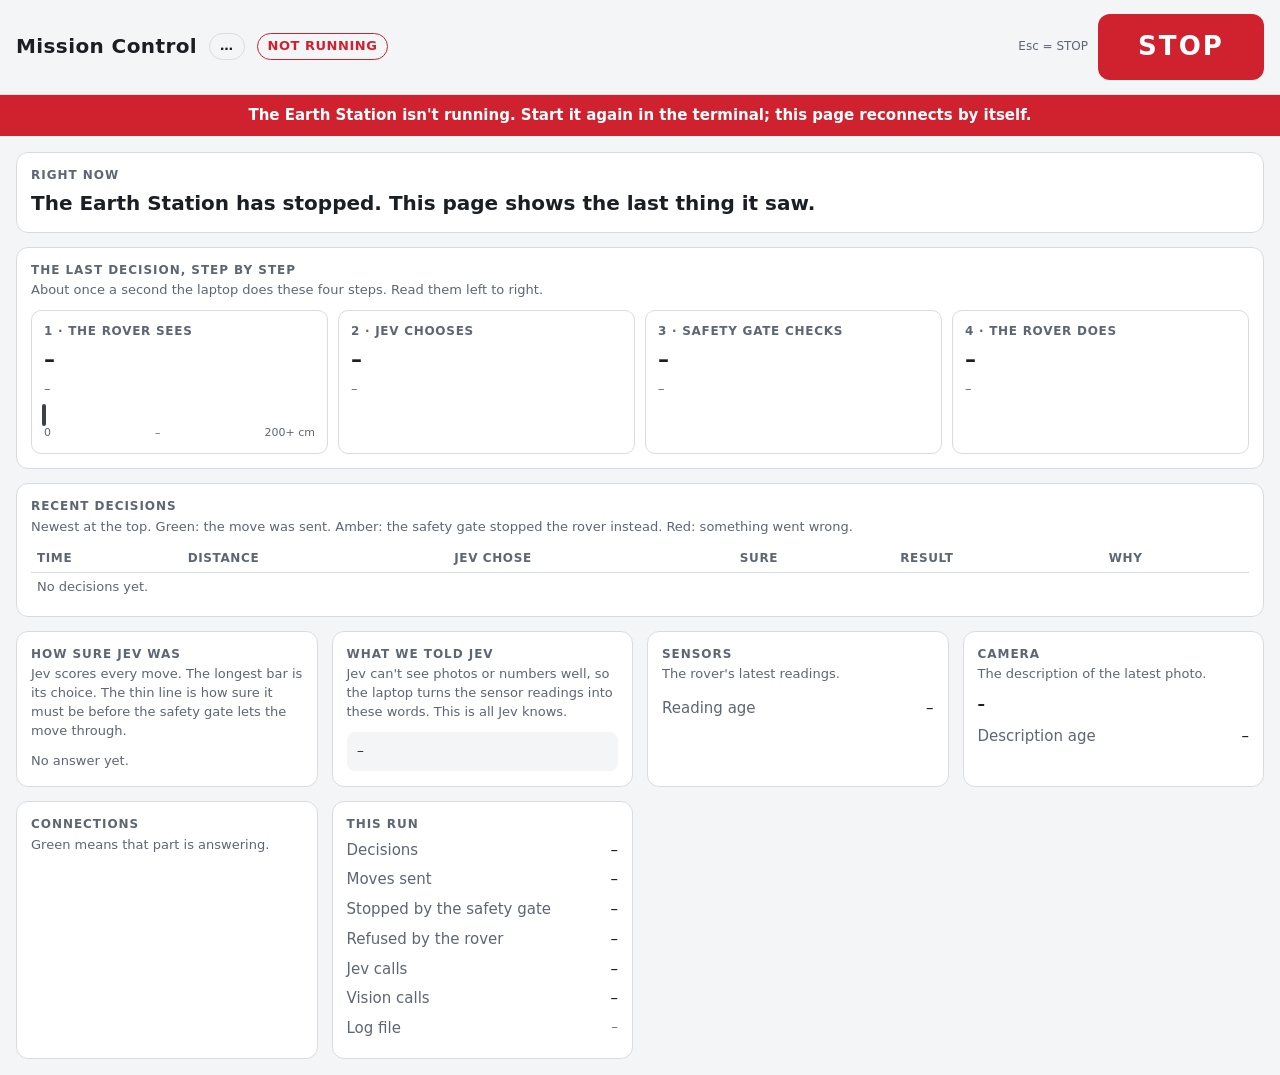
==== commit eaaf82ca: "feat(mission-control): show vision calls and plain distance The run panel now shows how many live de" ====
--- a/earth_station/mission_control.html
+++ b/earth_station/mission_control.html
@@ -228,6 +228,7 @@
       <div class="row"><span>Stopped by the safety gate</span><span id="ngate">–</span></div>
       <div class="row"><span>Refused by the rover</span><span id="nrefused">–</span></div>
       <div class="row"><span>Jev calls</span><span id="calls">–</span></div>
+      <div class="row"><span>Vision calls</span><span id="vision">–</span></div>
       <div class="row"><span>Log file</span><span id="log" class="muted">–</span></div>
     </section>
   </div>
@@ -273,6 +274,9 @@
   }
   if (reason === "telemetry too old") return "The sensor readings were too old to trust.";
   if (reason === "camera description too old") return "The camera description was too old to trust.";
+  if (reason === "camera view is out of date") {
+    return "The rover has moved too far since the camera description to trust it for another forward move.";
+  }
   if (reason === "no answer from Jev") return "Jev gave no answer (an error, or the call limit was reached).";
   if (reason === "Jev says path blocked but chose forward") {
     return "Jev said the way looks blocked, yet chose forward. That doesn't add up, so: stop.";
@@ -329,6 +333,8 @@
   let run = ["driving", "ok"];
   if (s.paused) run = ["paused", "bad"];
   else if (s.jev.budget_spent) run = ["Jev limit reached", "bad"];
+  else if (s.vision && s.vision.gave_up) run = ["vision stopped the run", "bad"];
+  else if (s.vision && s.vision.budget_spent) run = ["vision budget used", "warn"];
   else if (s.suggest_only) run = ["suggest only", "warn"];
   else if (mode !== "jev") run = ["waiting for Jev Auto", "warn"];
   set("run", run[0], `badge ${run[1]}`);
@@ -346,7 +352,7 @@
   const [dWord, dCls] = distanceWords(cm);
 
   // 1. sees
-  step(1, cm == null ? "no reading" : `${Math.round(cm)} cm ahead`,
+  step(1, cm == null || cm < 0 ? "no distance reading" : `${Math.round(cm)} cm ahead`,
        `${dWord}. ${sc.summary || ""}`, dCls);
   const safe = limits.safe_distance_cm;
   $("gauge").style.setProperty("--d1", `${(safe / 2 / GAUGE_MAX) * 100}%`);
@@ -380,10 +386,11 @@
   let story;
   if (s.paused) story = "You pressed STOP. The rover is standing still and Jev is paused.";
   else if (s.jev.budget_spent) story = "Jev's call limit for this run is used up, so the rover was stopped and the run is ending.";
+  else if (s.vision && s.vision.gave_up) story = "No new camera description could be had, so the station stopped the rover and ended the run cleanly.";
   else if (mode !== "jev") story = "The rover isn't in Jev Auto mode yet, so Jev can't drive it.";
   else if (!last) story = "Waiting for Jev's first decision…";
   else if (last.approved && last.sent && last.sent !== "stop") {
-    story = `The way ahead is ${dWord}${cm != null ? ` (${Math.round(cm)} cm)` : ""}, so Jev chose ` +
+    story = `The way ahead is ${dWord}${cm != null && cm >= 0 ? ` (${Math.round(cm)} cm)` : ""}, so Jev chose ` +
             `${words(last.action)} and the rover is ${DOING[last.sent].toLowerCase()}.`;
   } else if (last.approved) story = "Jev chose to stop, so the rover is standing still.";
   else story = `The safety gate stopped the rover: ${plainReason(last.reason)}`;
@@ -401,10 +408,14 @@
   }
   for (const d of hist) {
     const [label, cls] = outcome(d);
-    const dist = (d.told_jev || "").match(/Distance ahead: (\d+) cm/);
+    const told = d.told_jev || "";
+    const dist = told.match(/Distance ahead: (\d+) cm/);
+    const distText = dist
+      ? `${dist[1]} cm`
+      : told.includes("no ultrasonic reading") ? "no reading" : "–";
     const cells = [
       clock(d.t),
-      dist ? `${dist[1]} cm` : "–",
+      distText,
       d.action ? `${ICON[d.action] || ""} ${words(d.action)}` : "no answer",
       d.confidence != null ? pct(d.confidence) : "–",
       null,
@@ -490,7 +501,12 @@
     const cell = document.createElement("div");
     cell.className = "sensor";
     const v = document.createElement("b");
-    v.textContent = `${t[key]}${unit && typeof t[key] === "number" ? " " + unit : ""}`;
+    const raw = t[key];
+    if (key === "distance_cm" && typeof raw === "number" && raw < 0) {
+      v.textContent = "no reading";
+    } else {
+      v.textContent = `${raw}${unit && typeof raw === "number" ? " " + unit : ""}`;
+    }
     if (key === "last_event") v.style.fontSize = "14px";
     const l = document.createElement("span");
     l.textContent = label;
@@ -505,6 +521,13 @@
   set("ngate", s.stats.stopped_by_gate);
   set("nrefused", s.stats.refused);
   set("calls", s.jev.mode === "live" ? `${s.jev.calls} of ${s.jev.max_calls} (real, costs credits)` : "pretend Jev (free)");
+  const v = s.vision || { mode: "mock", calls: 0, max_calls: 0 };
+  if (v.mode !== "live") {
+    set("vision", "off (Jev drives on the sensors only)");
+  } else {
+    const left = Math.max(0, v.max_calls - v.calls);
+    set("vision", `${v.calls} used, ${left} left of ${v.max_calls} (real, uses quota)`);
+  }
   set("log", s.log, "muted");
 }
 
